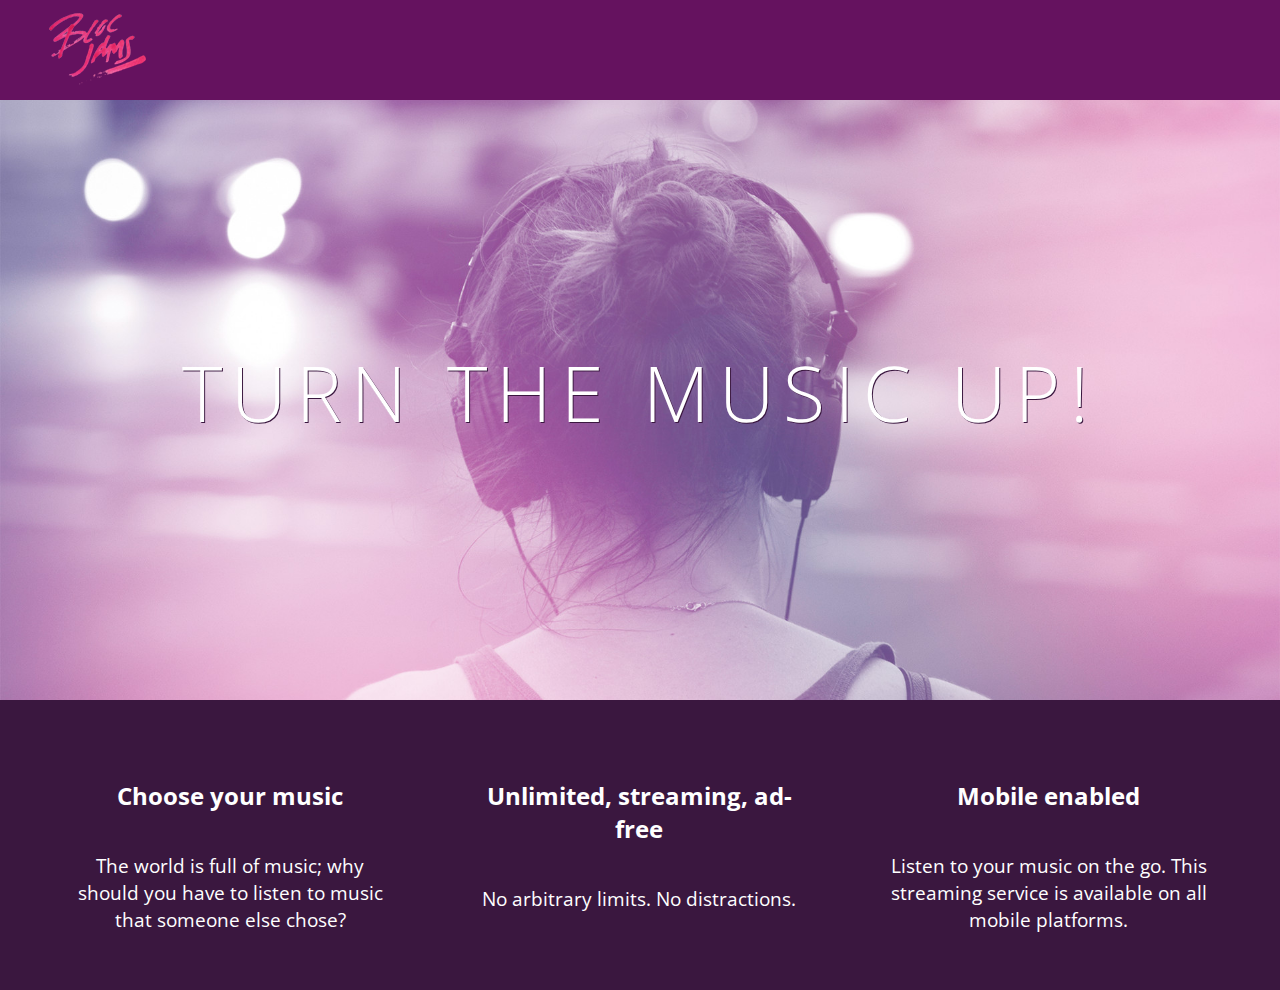
==== index.html @ 17ff9a5e "Checkpoint 8: completed" ====
<!DOCTYPE html>
<html>
    <head>
        <title>Bloc Jams</title>
        <meta name="viewport" content="width=device-width, initial-scale-1">
        <link rel="stylesheet" type="text/css" href="http://fonts.googleapis.com/css?family=Open+Sans:400,800,600,700,300">
        <link rel="stylesheet" type="text/css" href="http://code.ionicframework.com/ionicons/2.0.1/css/ionicons.min.css">
        <link rel="stylesheet" type="text/css" href="styles/normalize.css">
        <link rel="stylesheet" type="text/css" href="styles/main.css">
        <link rel="stylesheet" type="text/css" href="styles/landing.css">
    </head>
    <body class="landing">
        <nav class="navbar"> <!-- navigation bar -->
            <img src="assets/images/bloc_jams_logo.png" alt="bloc jams logo" class="logo">
        </nav>
        <section class="hero-content"> <!-- hero content -->
            <h1 class="hero-title">Turn the music up!</h1>
        </section>
        <section class="selling-points container"> <!-- selling points -->
            <div class="point column third">
                <span class="ion-music-note"></span>
                <h5 class="point-title">Choose your music</h5>
                <p class="point-description">The world is full of music; why should you have to listen to music that someone else chose?</p>
            </div>
            <div class="point column third">
                <span class="ion-radio-waves"></span>
                <h5 class="point-title">Unlimited, streaming, ad-free</h5>
                <p class="point-dscription">No arbitrary limits. No distractions.</p>
            </div>
            <div class="point column third">
                <span class="ion-iphone"></span>
                <h5 class="point-title">Mobile enabled</h5>
                <p class="point-description">Listen to your music on the go. This streaming service is available on all mobile platforms.</p>
            </div>
        </section>
    </body>
</html>
---- styles/main.css ----
*, *::before, *::after {
    -moz-box-sizing: border-box;
    -webkit-box-sizing: border-box;
    box-sizing: border-box;
}

html {
    height: 100%;
    font-size: 100%;
}

body {
    font-family: "Open Sans";
    color: white;
    min-height: 100%; 
}

.navbar {
    padding: 0.5rem;
    background-color: rgb(101,18,95);
}

.navbar .logo {
    position: relative;
    left: 2rem;
}

.container {
    margin: 0 auto;
    max-width: 64rem;
}

/* Medium and small screens (640px) */
@media (min-width: 640px) {
    html { font-size: 112%; }
    
    .column {
        float: left;
        padding-left: 1rem;
        padding-right: 1rem;
    }
    
    .column.full { width: 100%; }
    .colum.two-thirds { width: 66.7%; }
    .column.half { width: 50%; }
    .column.third { width: 33.3%; }
    .column.fourth { width: 25%; }
    .column.flow-opposite { float: right; }
}

/* Large screens (1024px) */
@media (min-width: 1024px) {
    html { font-size: 120%; }
}
---- styles/landing.css ----
body.landing {
    background-color: rgb(58,23,63);
}

.hero-content {
    position: relative;
    min-height: 600px;
    background-image: url(../assets/images/bloc_jams_bg.jpg);
    background-repeat: no-repeat;
    background-position: center center;
    background-size: cover;
}

.hero-content .hero-title {
    position: absolute;
    top: 40%;
    -webkit-transform: translateY(-50%);
    -moz-transform: translateY(-50%);
    -ms-transform: translateY(-50%);
    transform: translateY(-50%);
    width: 100%;
    text-align: center;
    font-size: 4rem;
    font-weight: 300;
    text-transform: uppercase;
    letter-spacing: 0.5rem;
    text-shadow: 1px 1px 0px rgb(58,23,63);
}

.selling-points {
    position: relative;
}

.point {
    position: relative;
    padding: 2rem;
    text-align: center;
}

.point .point-title {
    font-size: 1.25rem;
}

.ion-music-note, .ion-radio-waves, .ion-iphone {
    color: rgb(233,50,117);
    font-size: 5rem;
}
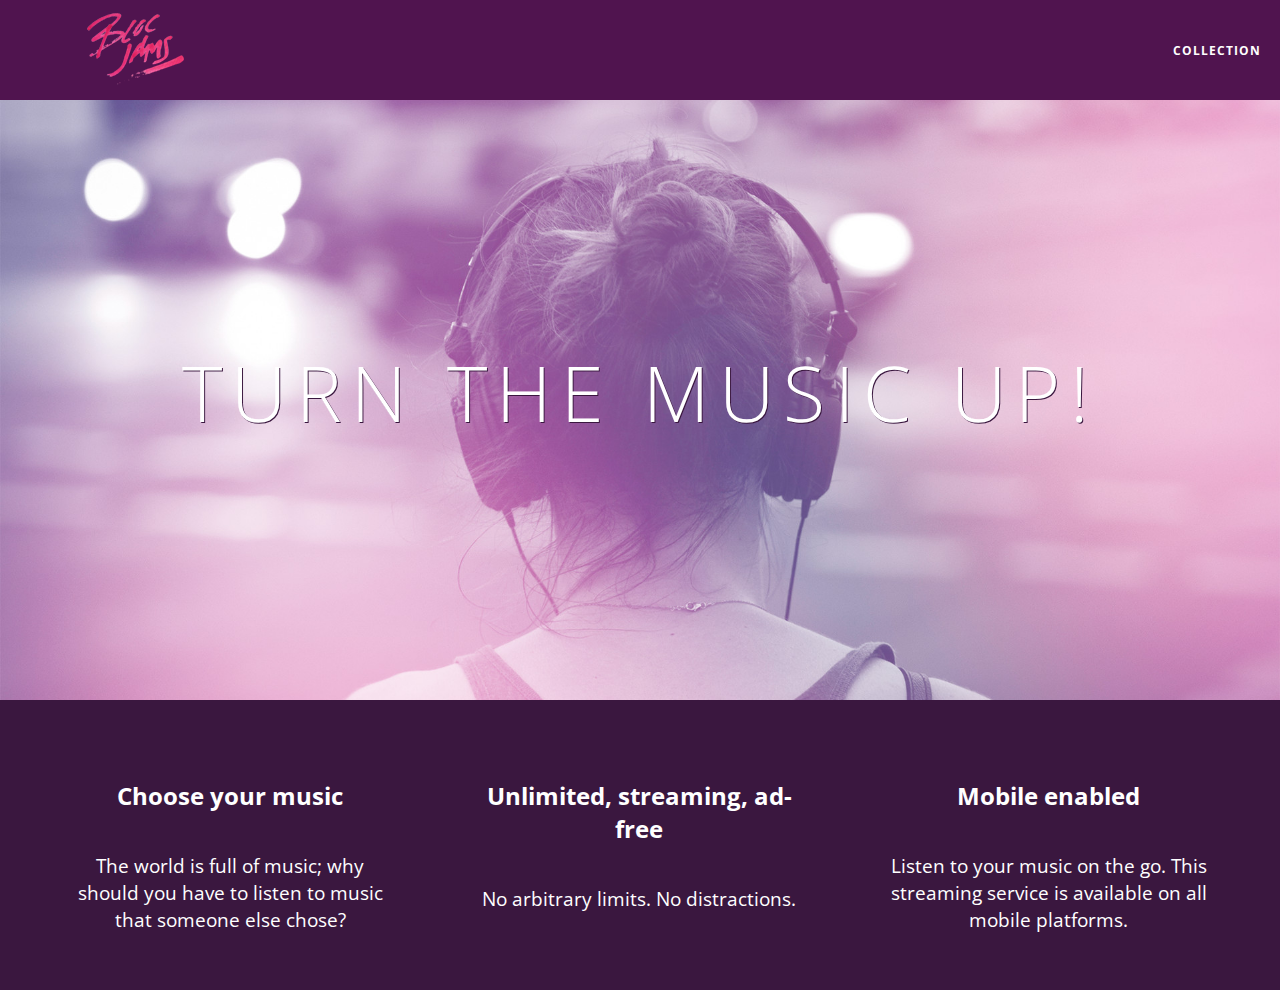
==== commit f3a95a18: "Checkpoint 9: completed" ====
--- a/index.html
+++ b/index.html
@@ -11,12 +11,17 @@
     </head>
     <body class="landing">
         <nav class="navbar"> <!-- navigation bar -->
-            <img src="assets/images/bloc_jams_logo.png" alt="bloc jams logo" class="logo">
+            <a href="index.html" class="logo">
+                <img src="assets/images/bloc_jams_logo.png" alt="bloc jams logo" class="logo">
+            </a>
+            <div class="links-container">
+                <a href="collection.html" class="navbar-link">collection</a>
+            </div>
         </nav>
         <section class="hero-content"> <!-- hero content -->
             <h1 class="hero-title">Turn the music up!</h1>
         </section>
-        <section class="selling-points container"> <!-- selling points -->
+        <section class="selling-points container clearfix"> <!-- selling points -->
             <div class="point column third">
                 <span class="ion-music-note"></span>
                 <h5 class="point-title">Choose your music</h5>
--- a/styles/main.css
+++ b/styles/main.css
@@ -16,13 +16,47 @@
 }
 
 .navbar {
+    position: relative;
     padding: 0.5rem;
     background-color: rgb(101,18,95);
+    background-color: rgba(101,18,95,0.5);
+    z-index: 1;
 }
 
 .navbar .logo {
     position: relative;
     left: 2rem;
+    cursor: pointer;
+}
+
+.navbar .links-container {
+    display: table;
+    position: absolute;
+    top: 0;
+    right: 0;
+    height: 100px;
+    color: white;
+    text-decoration: none;
+}
+
+.navbar .navbar-link {
+    display: table-cell;
+    position: relative;
+    height: 100%;
+    padding-left: 1rem;
+    padding-right: 1rem;
+    vertical-align: middle;
+    color: white;
+    font-size: 0.625rem;
+    letter-spacing: 0.05rem;
+    font-weight: 700;
+    text-transform: uppercase;
+    text-decoration: none;
+    cursor: pointer;
+}
+
+.links-container .navbar-link:hover {
+    color: rgb(233,50,117);
 }
 
 .container {
@@ -51,4 +85,14 @@
 /* Large screens (1024px) */
 @media (min-width: 1024px) {
     html { font-size: 120%; }
+}
+
+.clearfix::before,
+.clearfix::after {
+    content: "";
+    display: table;
+}
+
+.clearfix::after {
+    clear:both;
 }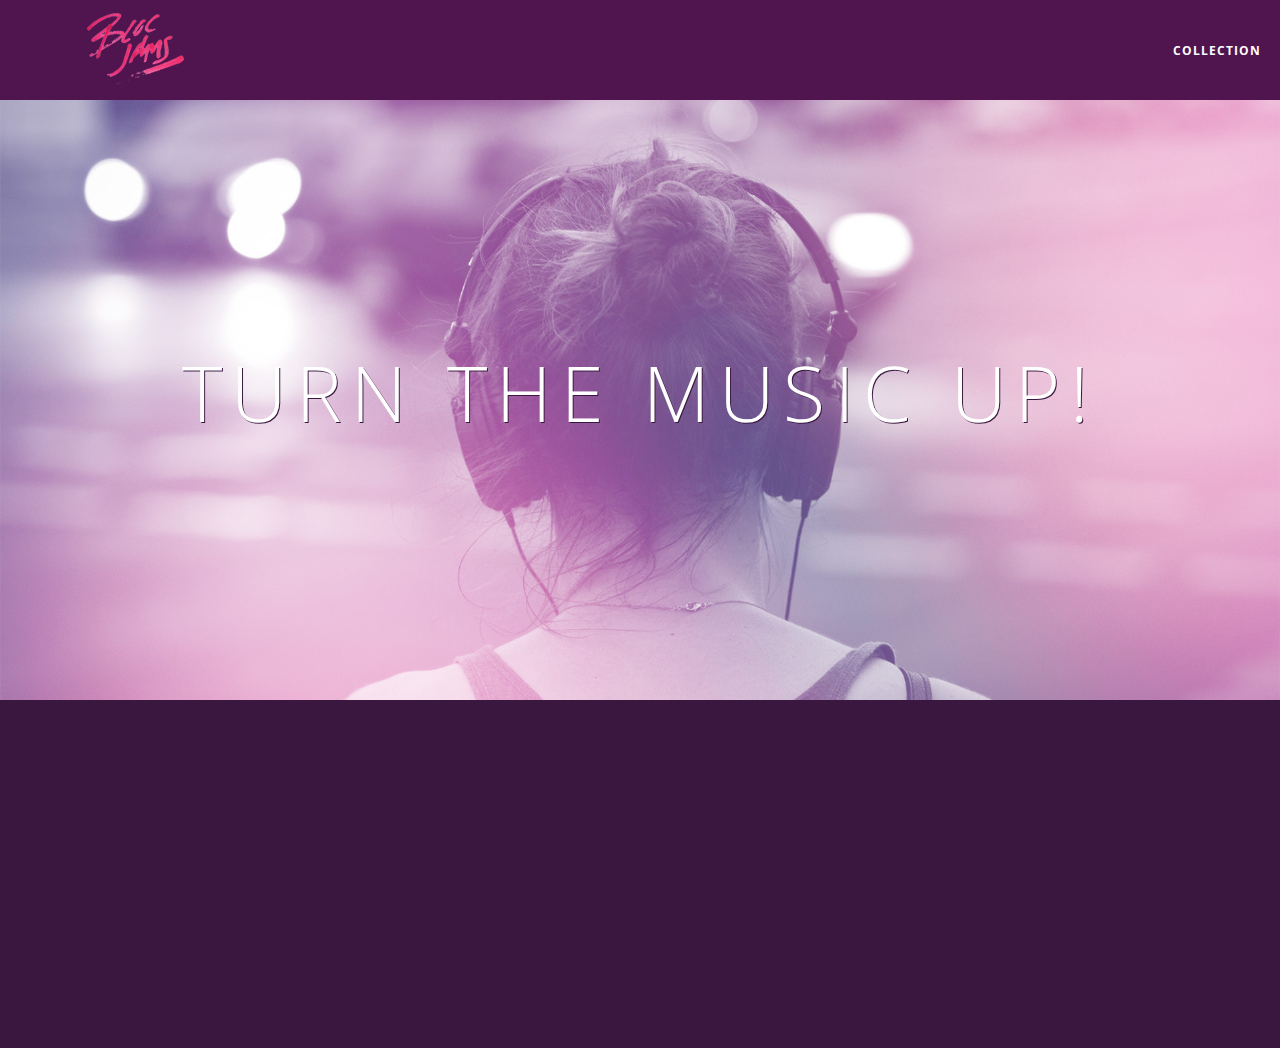
==== commit 2317549d: "Checkpoint 22 Animation: completed" ====
--- a/index.html
+++ b/index.html
@@ -38,5 +38,6 @@
                 <p class="point-description">Listen to your music on the go. This streaming service is available on all mobile platforms.</p>
             </div>
         </section>
+        <script src="scripts/landing.js"></script>
     </body>
 </html>--- a/styles/main.css
+++ b/styles/main.css
@@ -64,6 +64,10 @@
     max-width: 64rem;
 }
 
+.container.narrow {
+    max-width: 56rem;
+}
+
 /* Medium and small screens (640px) */
 @media (min-width: 640px) {
     html { font-size: 112%; }
--- a/styles/landing.css
+++ b/styles/landing.css
@@ -35,6 +35,16 @@
     position: relative;
     padding: 2rem;
     text-align: center;
+    opacity: 0;
+    -webkit-transform: scaleX(0.9) translateY(3rem);
+    -moz-transform: scaleX(0.9) translateY(3rem);
+    transform: scaleX(0.9) translateY(3rem);
+    -webkit-transition: all 0.25s ease-in-out;
+    -moz-transition: all 0.25s ease-in-out;
+    transition: all 0.25s ease-in-out;
+    -webkit-transition-delay: 0.2s;
+    -moz-transition-delay: 0.2s;
+    transition-delay: 0.2s;
 }
 
 .point .point-title {
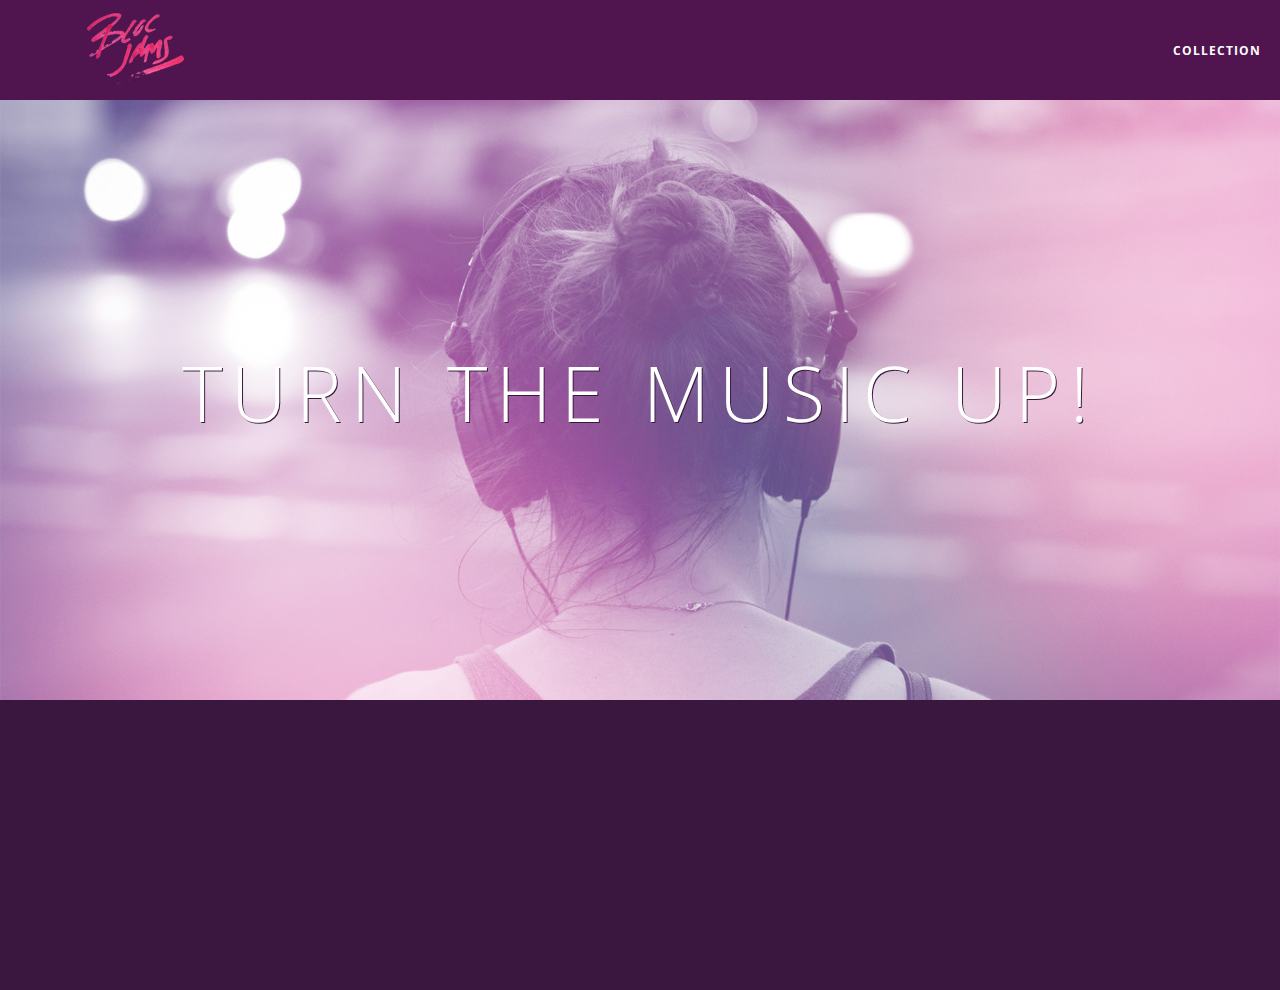
==== commit 8c58d591: "Assignment 22 Animation: completed" ====
--- a/index.html
+++ b/index.html
@@ -2,7 +2,7 @@
 <html>
     <head>
         <title>Bloc Jams</title>
-        <meta name="viewport" content="width=device-width, initial-scale-1">
+        <meta name="viewport" content="width=device-width, initial-scale=1">
         <link rel="stylesheet" type="text/css" href="http://fonts.googleapis.com/css?family=Open+Sans:400,800,600,700,300">
         <link rel="stylesheet" type="text/css" href="http://code.ionicframework.com/ionicons/2.0.1/css/ionicons.min.css">
         <link rel="stylesheet" type="text/css" href="styles/normalize.css">
@@ -38,6 +38,7 @@
                 <p class="point-description">Listen to your music on the go. This streaming service is available on all mobile platforms.</p>
             </div>
         </section>
-        <script src="scripts/landing.js"></script>
+        <script src="scripts/landing.js">
+        </script>
     </body>
 </html>--- a/styles/landing.css
+++ b/styles/landing.css
@@ -36,12 +36,9 @@
     padding: 2rem;
     text-align: center;
     opacity: 0;
-    -webkit-transform: scaleX(0.9) translateY(3rem);
-    -moz-transform: scaleX(0.9) translateY(3rem);
-    transform: scaleX(0.9) translateY(3rem);
-    -webkit-transition: all 0.25s ease-in-out;
-    -moz-transition: all 0.25s ease-in-out;
-    transition: all 0.25s ease-in-out;
+    -webkit-transition: all 2.0s ease-in-out;
+    -moz-transition: all 2.0s ease-in-out;
+    transition: all 2.0s ease-in-out;
     -webkit-transition-delay: 0.2s;
     -moz-transition-delay: 0.2s;
     transition-delay: 0.2s;
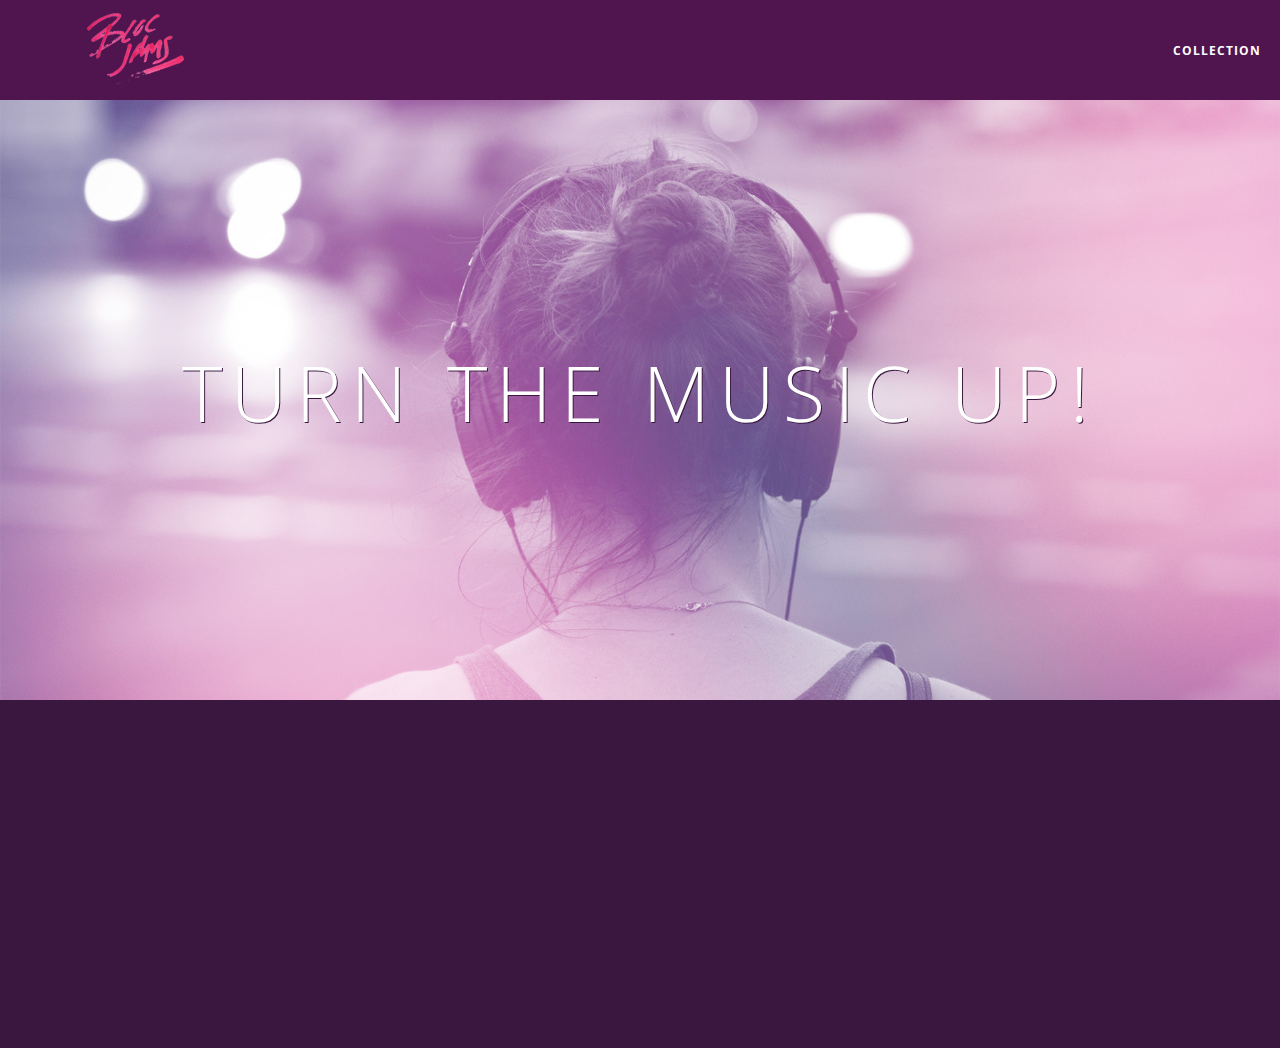
==== commit 03ff54b1: "Checkpoint 29: completed" ====
--- a/index.html
+++ b/index.html
@@ -38,7 +38,7 @@
                 <p class="point-description">Listen to your music on the go. This streaming service is available on all mobile platforms.</p>
             </div>
         </section>
-        <script src="scripts/landing.js">
-        </script>
+				<script src="https://code.jquery.com/jquery-2.1.3.min.js"></script>
+        <script src="scripts/landing.js"></script>
     </body>
 </html>--- a/styles/landing.css
+++ b/styles/landing.css
@@ -36,9 +36,12 @@
     padding: 2rem;
     text-align: center;
     opacity: 0;
-    -webkit-transition: all 2.0s ease-in-out;
-    -moz-transition: all 2.0s ease-in-out;
-    transition: all 2.0s ease-in-out;
+    -webkit-transform: scaleX(0.9) translateY(3rem);
+    -moz-transform: scaleX(0.9) translateY(3rem);
+    transform: scaleX(0.9) translateY(3rem);
+    -webkit-transition: all 0.25s ease-in-out;
+    -moz-transition: all 0.25s ease-in-out;
+    transition: all 0.25s ease-in-out;
     -webkit-transition-delay: 0.2s;
     -moz-transition-delay: 0.2s;
     transition-delay: 0.2s;
